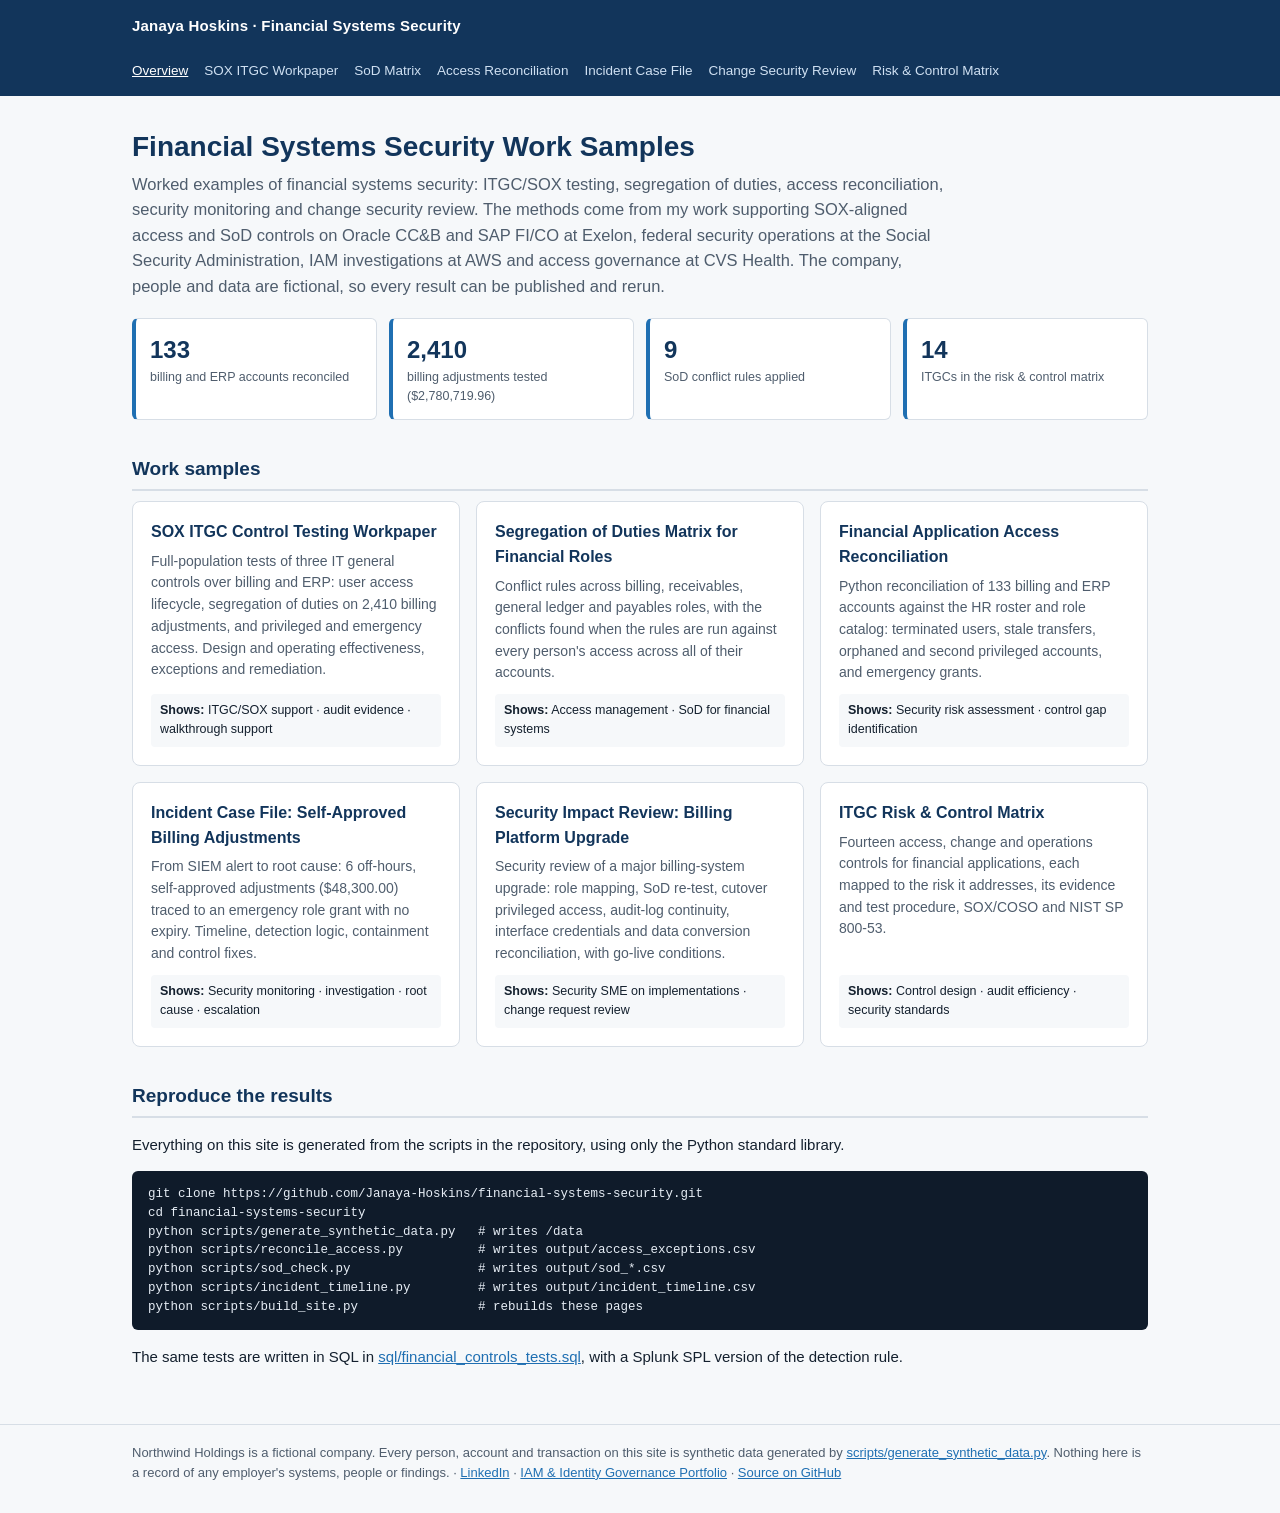
==== index.html @ 760a2b8c "Initial upload" ====
<!DOCTYPE html>
<html lang="en">
<head>
<meta charset="utf-8">
<meta name="viewport" content="width=device-width, initial-scale=1">
<title>Overview | Janaya Hoskins, Financial Systems Security</title>
<link rel="stylesheet" href="assets/site.css">
</head>
<body>
<header class="site"><div class="wrap"><a class="brand" href="index.html">Janaya Hoskins · Financial Systems Security</a><nav><a href="index.html" class=on>Overview</a><a href="sox-itgc-workpaper.html">SOX ITGC Workpaper</a><a href="sod-matrix.html">SoD Matrix</a><a href="access-reconciliation.html">Access Reconciliation</a><a href="incident-case.html">Incident Case File</a><a href="change-security-review.html">Change Security Review</a><a href="risk-control-matrix.html">Risk &amp; Control Matrix</a></nav></div></header>
<main><div class="wrap">

<h1>Financial Systems Security Work Samples</h1>
<p class="lede">Worked examples of financial systems security: ITGC/SOX testing, segregation of duties, access reconciliation,
security monitoring and change security review. The methods come from my work supporting SOX-aligned access and SoD controls on
Oracle CC&amp;B and SAP FI/CO at Exelon, federal security operations at the Social Security Administration, IAM investigations at
AWS and access governance at CVS Health. The company, people and data are fictional, so every result can be published and rerun.</p>
<div class="stats">
<div class="stat"><div class="n">133</div><div class="l">billing and ERP accounts reconciled</div></div>
<div class="stat"><div class="n">2,410</div><div class="l">billing adjustments tested ($2,780,719.96)</div></div>
<div class="stat"><div class="n">9</div><div class="l">SoD conflict rules applied</div></div>
<div class="stat"><div class="n">14</div><div class="l">ITGCs in the risk &amp; control matrix</div></div>
</div>
<h2>Work samples</h2>
<div class="cards"><div class="card"><h3><a href="sox-itgc-workpaper.html">SOX ITGC Control Testing Workpaper</a></h3><p>Full-population tests of three IT general controls over billing and ERP: user access lifecycle, segregation of duties on 2,410 billing adjustments, and privileged and emergency access. Design and operating effectiveness, exceptions and remediation.</p><div class="duty"><b>Shows:</b> ITGC/SOX support · audit evidence · walkthrough support</div></div><div class="card"><h3><a href="sod-matrix.html">Segregation of Duties Matrix for Financial Roles</a></h3><p>Conflict rules across billing, receivables, general ledger and payables roles, with the conflicts found when the rules are run against every person&#x27;s access across all of their accounts.</p><div class="duty"><b>Shows:</b> Access management · SoD for financial systems</div></div><div class="card"><h3><a href="access-reconciliation.html">Financial Application Access Reconciliation</a></h3><p>Python reconciliation of 133 billing and ERP accounts against the HR roster and role catalog: terminated users, stale transfers, orphaned and second privileged accounts, and emergency grants.</p><div class="duty"><b>Shows:</b> Security risk assessment · control gap identification</div></div><div class="card"><h3><a href="incident-case.html">Incident Case File: Self-Approved Billing Adjustments</a></h3><p>From SIEM alert to root cause: 6 off-hours, self-approved adjustments ($48,300.00) traced to an emergency role grant with no expiry. Timeline, detection logic, containment and control fixes.</p><div class="duty"><b>Shows:</b> Security monitoring · investigation · root cause · escalation</div></div><div class="card"><h3><a href="change-security-review.html">Security Impact Review: Billing Platform Upgrade</a></h3><p>Security review of a major billing-system upgrade: role mapping, SoD re-test, cutover privileged access, audit-log continuity, interface credentials and data conversion reconciliation, with go-live conditions.</p><div class="duty"><b>Shows:</b> Security SME on implementations · change request review</div></div><div class="card"><h3><a href="risk-control-matrix.html">ITGC Risk &amp; Control Matrix</a></h3><p>Fourteen access, change and operations controls for financial applications, each mapped to the risk it addresses, its evidence and test procedure, SOX/COSO and NIST SP 800-53.</p><div class="duty"><b>Shows:</b> Control design · audit efficiency · security standards</div></div></div>
<h2>Reproduce the results</h2>
<p>Everything on this site is generated from the scripts in the repository, using only the Python standard library.</p>
<pre><code>git clone https://github.com/Janaya-Hoskins/financial-systems-security.git
cd financial-systems-security
python scripts/generate_synthetic_data.py   # writes /data
python scripts/reconcile_access.py          # writes output/access_exceptions.csv
python scripts/sod_check.py                 # writes output/sod_*.csv
python scripts/incident_timeline.py         # writes output/incident_timeline.csv
python scripts/build_site.py                # rebuilds these pages</code></pre>
<p>The same tests are written in SQL in <a href="https://github.com/Janaya-Hoskins/financial-systems-security/blob/main/sql/financial_controls_tests.sql">sql/financial_controls_tests.sql</a>,
with a Splunk SPL version of the detection rule.</p>

</div></main>
<footer class="site"><div class="wrap">
Northwind Holdings is a fictional company. Every person, account and transaction on this site is synthetic data generated by
<a href="https://github.com/Janaya-Hoskins/financial-systems-security/blob/main/scripts/generate_synthetic_data.py">scripts/generate_synthetic_data.py</a>. Nothing here is a record of any
employer's systems, people or findings. · <a href="https://www.linkedin.com/in/janaya-hoskins">LinkedIn</a> · <a href="https://janaya-hoskins.github.io/iam-portfolio/">IAM &amp; Identity Governance Portfolio</a> · <a href="https://github.com/Janaya-Hoskins/financial-systems-security">Source on GitHub</a>
</div></footer>
</body>
</html>
---- assets/site.css ----
:root {
  --ink: #14202e; --muted: #4f5d6d; --line: #d7dee6; --bg: #f6f8fa; --card: #ffffff;
  --navy: #12355b; --accent: #1f6fb2; --red: #a4262c; --red-bg: #fbe9ea;
  --amber: #8a5a00; --amber-bg: #fff4dc; --green: #1e6b3a; --green-bg: #e6f4ea;
  --mono: "SFMono-Regular", Consolas, "Liberation Mono", monospace;
}
* { box-sizing: border-box; }
body { margin: 0; font-family: -apple-system, "Segoe UI", Roboto, Helvetica, Arial, sans-serif;
  color: var(--ink); background: var(--bg); line-height: 1.55; font-size: 15px; }
a { color: var(--accent); }
header.site { background: var(--navy); color: #fff; }
header.site .wrap { display: flex; align-items: center; gap: 24px; flex-wrap: wrap; padding-top: 14px; padding-bottom: 14px; }
header.site .brand { font-weight: 700; letter-spacing: .2px; color: #fff; text-decoration: none; }
header.site nav { display: flex; gap: 16px; flex-wrap: wrap; font-size: 13.5px; }
header.site nav a { color: #cfe0f2; text-decoration: none; }
header.site nav a:hover, header.site nav a.on { color: #fff; text-decoration: underline; }
.wrap { max-width: 1060px; margin: 0 auto; padding: 0 22px; }
main { padding: 34px 0 40px; }
h1 { font-size: 28px; line-height: 1.2; margin: 0 0 8px; color: var(--navy); }
h2 { font-size: 19px; margin: 34px 0 10px; color: var(--navy); border-bottom: 2px solid var(--line); padding-bottom: 6px; }
h3 { font-size: 15.5px; margin: 22px 0 8px; }
.lede { font-size: 16.5px; color: var(--muted); max-width: 820px; margin: 0 0 18px; }
.meta { display: grid; grid-template-columns: repeat(auto-fit, minmax(190px, 1fr)); gap: 10px; margin: 18px 0; }
.meta div { background: var(--card); border: 1px solid var(--line); border-radius: 6px; padding: 10px 12px; }
.meta b { display: block; font-size: 11px; text-transform: uppercase; letter-spacing: .8px; color: var(--muted); }
.meta span { font-weight: 600; }
.cards { display: grid; grid-template-columns: repeat(auto-fit, minmax(300px, 1fr)); gap: 16px; }
.card { background: var(--card); border: 1px solid var(--line); border-radius: 8px; padding: 18px; display: flex; flex-direction: column; }
.card h3 { margin: 0 0 6px; font-size: 16px; }
.card h3 a { text-decoration: none; color: var(--navy); }
.card p { margin: 0 0 10px; color: var(--muted); font-size: 14px; }
.card .duty { margin-top: auto; font-size: 12.5px; background: var(--bg); border-radius: 4px; padding: 7px 9px; }
.stats { display: grid; grid-template-columns: repeat(auto-fit, minmax(160px, 1fr)); gap: 12px; margin: 18px 0; }
.stat { background: var(--card); border: 1px solid var(--line); border-left: 4px solid var(--accent); border-radius: 6px; padding: 12px 14px; }
.stat .n { font-size: 24px; font-weight: 700; color: var(--navy); }
.stat .l { font-size: 12.5px; color: var(--muted); }
table { width: 100%; border-collapse: collapse; background: var(--card); font-size: 13.5px; margin: 8px 0 16px; }
th, td { border: 1px solid var(--line); padding: 7px 9px; text-align: left; vertical-align: top; }
th { background: #edf1f5; font-size: 12px; text-transform: uppercase; letter-spacing: .5px; }
.scroll { overflow-x: auto; }
.pill { display: inline-block; padding: 1px 8px; border-radius: 10px; font-size: 12px; font-weight: 600; white-space: nowrap; }
.high, .prohibited, .ne { background: var(--red-bg); color: var(--red); }
.medium, .mitigating, .pe { background: var(--amber-bg); color: var(--amber); }
.info, .ok, .eff { background: var(--green-bg); color: var(--green); }
.matrix td, .matrix th { text-align: center; font-size: 11px; padding: 4px 3px; }
.matrix thead th { font-size: 9.5px; letter-spacing: 0; word-break: break-all; min-width: 44px; }
.matrix th.row { text-align: left; }
.matrix td.prohibited { font-weight: 700; }
.matrix td.self { background: #eef1f4; }
.note { background: var(--card); border: 1px solid var(--line); border-left: 4px solid var(--amber); border-radius: 6px; padding: 12px 14px; font-size: 14px; margin: 16px 0; }
pre { background: #0f1b2a; color: #e6edf5; padding: 14px 16px; border-radius: 6px; overflow-x: auto; font-family: var(--mono); font-size: 12.5px; line-height: 1.5; }
code { font-family: var(--mono); font-size: 12.5px; background: #edf1f5; padding: 1px 4px; border-radius: 3px; }
pre code { background: none; padding: 0; }
ol.steps { padding-left: 20px; } ol.steps li { margin-bottom: 6px; }
.timeline td:first-child { white-space: nowrap; font-family: var(--mono); font-size: 12.5px; }
footer.site { border-top: 1px solid var(--line); color: var(--muted); font-size: 13px; padding: 18px 0 30px; }
@media print { header.site nav { display: none; } body { background: #fff; } }
td:first-child b { white-space: nowrap; }
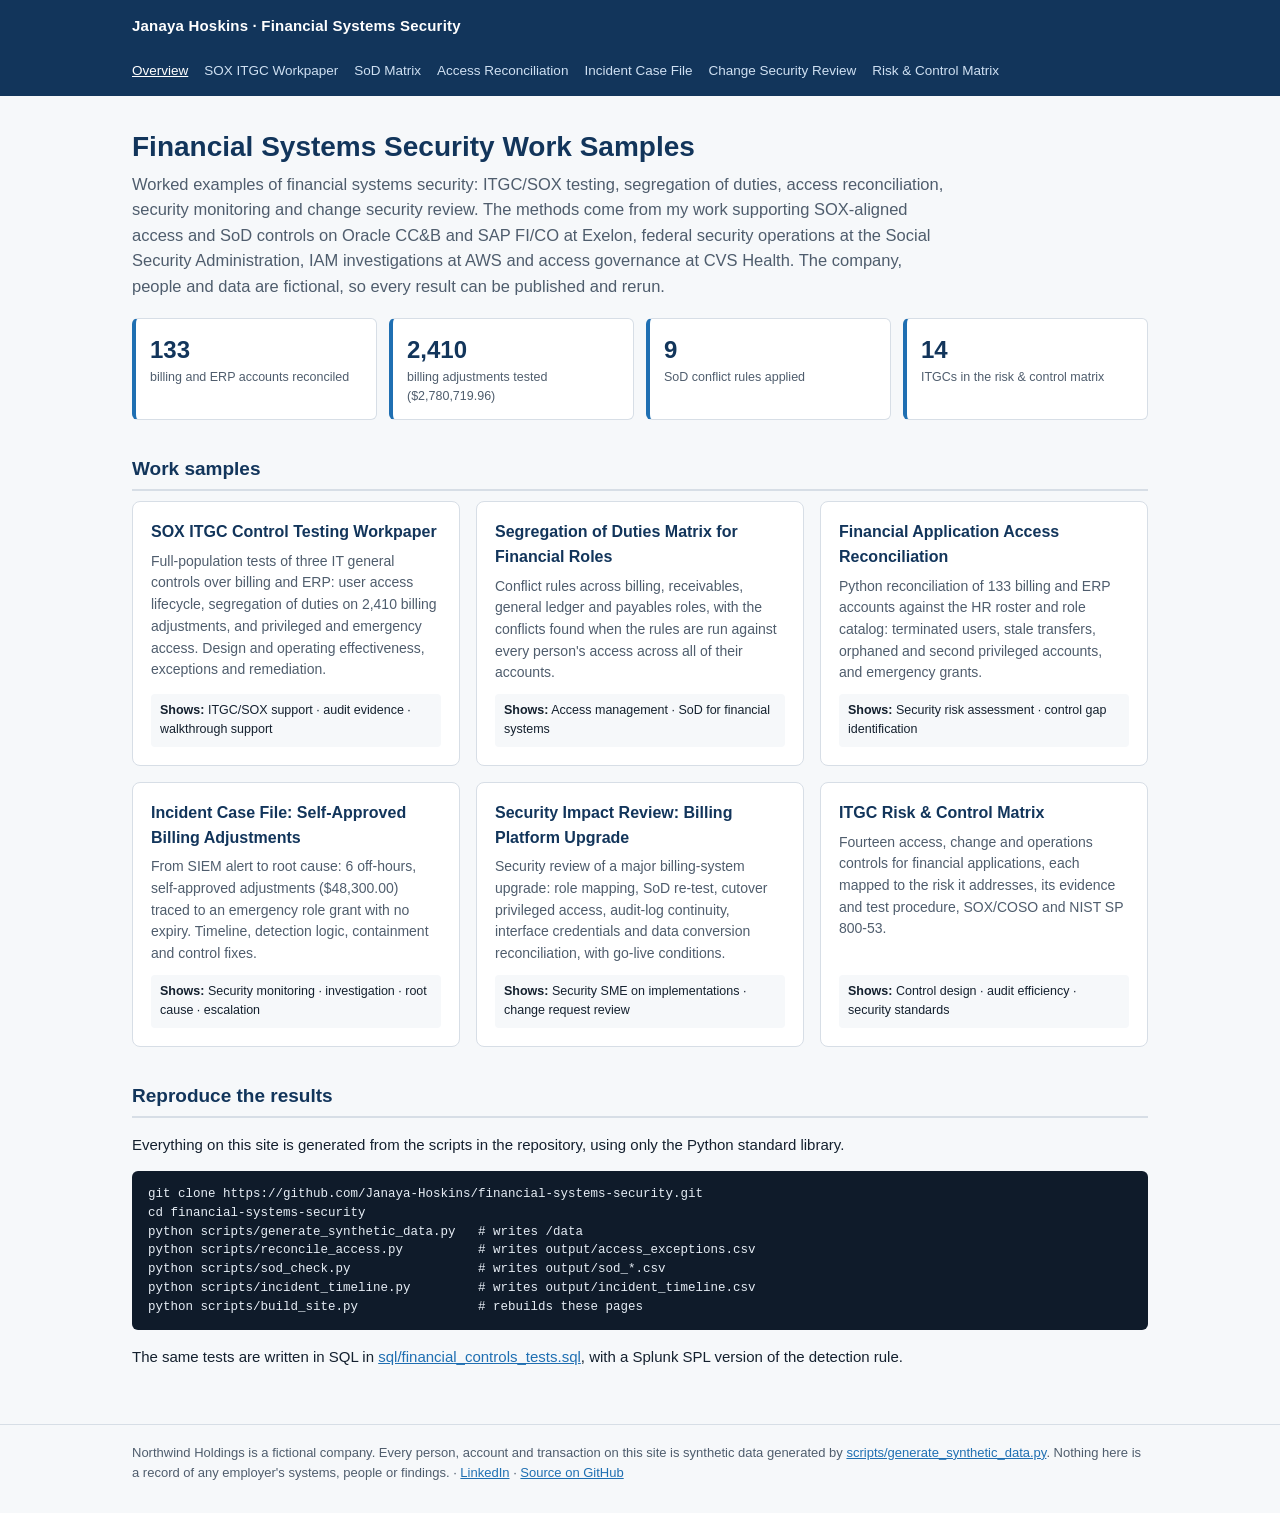
==== commit 323c0a68: "updates" ====
--- a/index.html
+++ b/index.html
@@ -39,7 +39,7 @@
 <footer class="site"><div class="wrap">
 Northwind Holdings is a fictional company. Every person, account and transaction on this site is synthetic data generated by
 <a href="https://github.com/Janaya-Hoskins/financial-systems-security/blob/main/scripts/generate_synthetic_data.py">scripts/generate_synthetic_data.py</a>. Nothing here is a record of any
-employer's systems, people or findings. · <a href="https://www.linkedin.com/in/janaya-hoskins">LinkedIn</a> · <a href="https://janaya-hoskins.github.io/iam-portfolio/">IAM &amp; Identity Governance Portfolio</a> · <a href="https://github.com/Janaya-Hoskins/financial-systems-security">Source on GitHub</a>
+employer's systems, people or findings. · <a href="https://www.linkedin.com/in/janaya-hoskins">LinkedIn</a> · <a href="https://github.com/Janaya-Hoskins/financial-systems-security">Source on GitHub</a>
 </div></footer>
 </body>
 </html>
